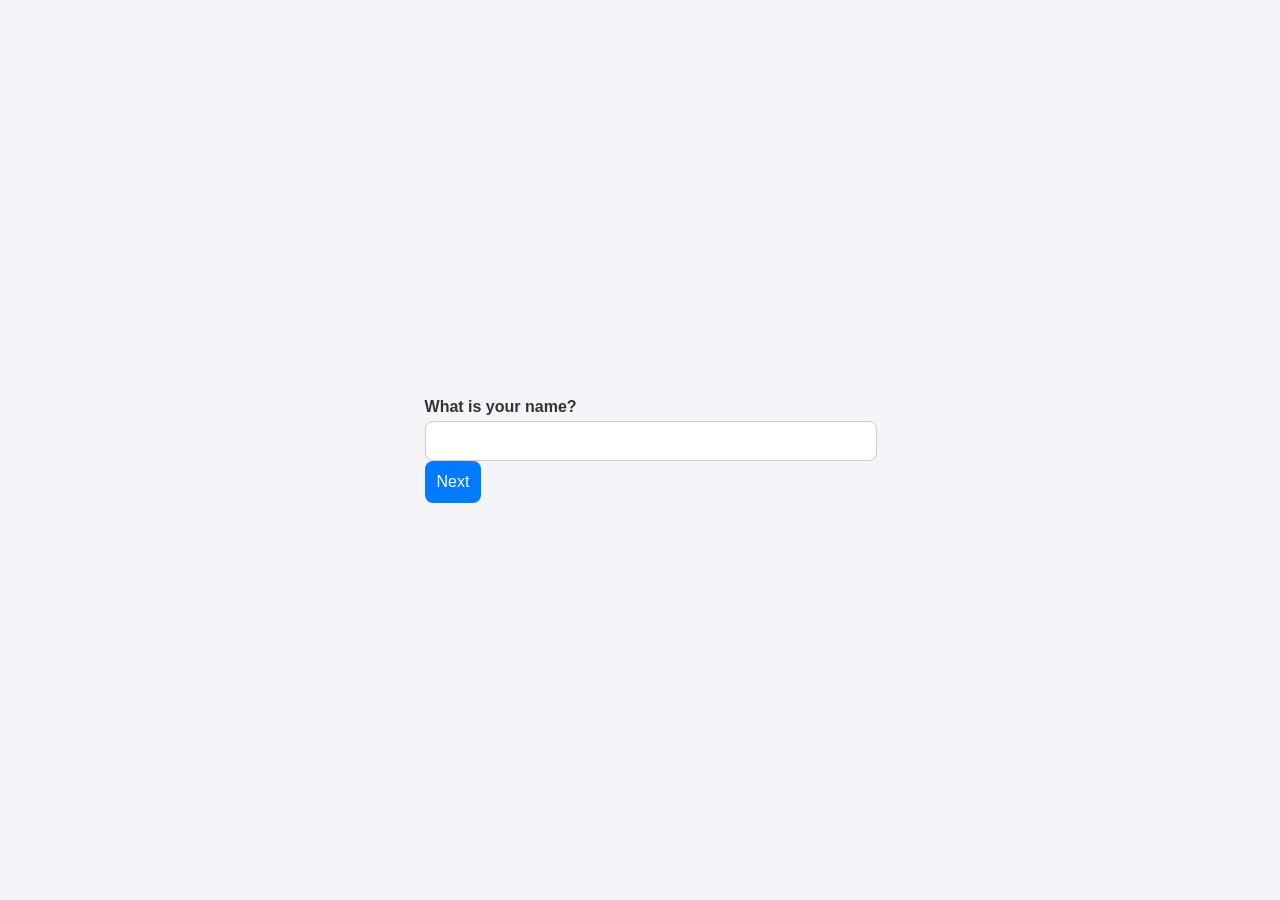
==== Spirit Animal.html @ 81b824f1 "commit" ====
<!DOCTYPE html>
<html lang="en">
<head>
    <meta charset="UTF-8">
    <meta name="viewport" content="width=device-width, initial-scale=1.0">
    <title>Spirit Animal Quiz</title>
    <link rel="stylesheet" href="Spirit_Animal.css">
</head>
<body>
    <div id="quiz-container">
        <div id="question-container"></div>
    </div>
    <script src="Spirit_Ani.js"></script>
</body>
</html>
---- Spirit_Animal.css ----
/* General Styles */
body {
    font-family: 'Poppins', sans-serif;
    background-color: #f4f4f9;
    color: #333;
    margin: 0;
    padding: 0;
    display: flex;
    justify-content: center;
    align-items: center;
    height: 100vh;
}

/* Container */
.container {
    width: 90%;
    max-width: 500px;
    background: white;
    padding: 20px;
    border-radius: 12px;
    box-shadow: 0px 4px 10px rgba(0, 0, 0, 0.1);
    text-align: center;
}

/* Form Styling */
form {
    display: flex;
    flex-direction: column;
    gap: 12px;
}

label {
    font-weight: bold;
    text-align: left;
}

input, select {
    width: 100%;
    padding: 10px;
    margin-top: 5px;
    border: 1px solid #ccc;
    border-radius: 8px;
    font-size: 16px;
}

/* Button */
button {
    background: #007bff;
    color: white;
    border: none;
    padding: 12px;
    border-radius: 8px;
    font-size: 16px;
    cursor: pointer;
    transition: 0.3s;
}

button:hover {
    background: #0056b3;
}

/* Result Styling */
#result {
    margin-top: 20px;
    padding: 15px;
    background: #eaf5ff;
    border-radius: 10px;
    display: none; /* Hide until result is generated */
}

#result h2 {
    color: #007bff;
}

#result p {
    font-size: 14px;
    margin: 8px 0;
}
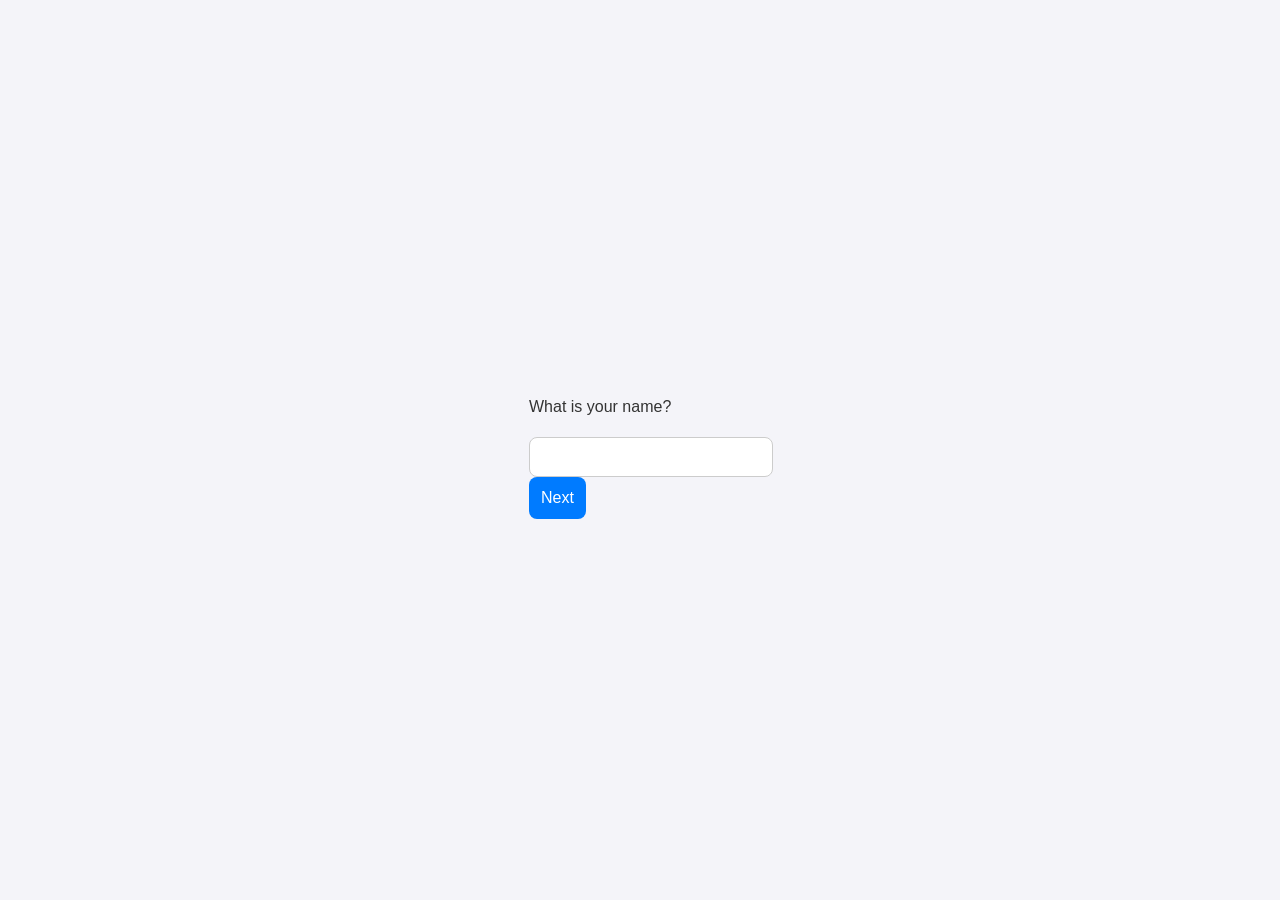
==== commit bcd5b3e6: "commit" ====
--- a/Spirit Animal.html
+++ b/Spirit Animal.html
@@ -8,7 +8,9 @@
 </head>
 <body>
     <div id="quiz-container">
-        <div id="question-container"></div>
+        <p id="question-text"></p>
+        <div id="answer-options"></div>
+        <button id="next-btn" disabled>Next</button>
     </div>
     <script src="Spirit_Ani.js"></script>
 </body>
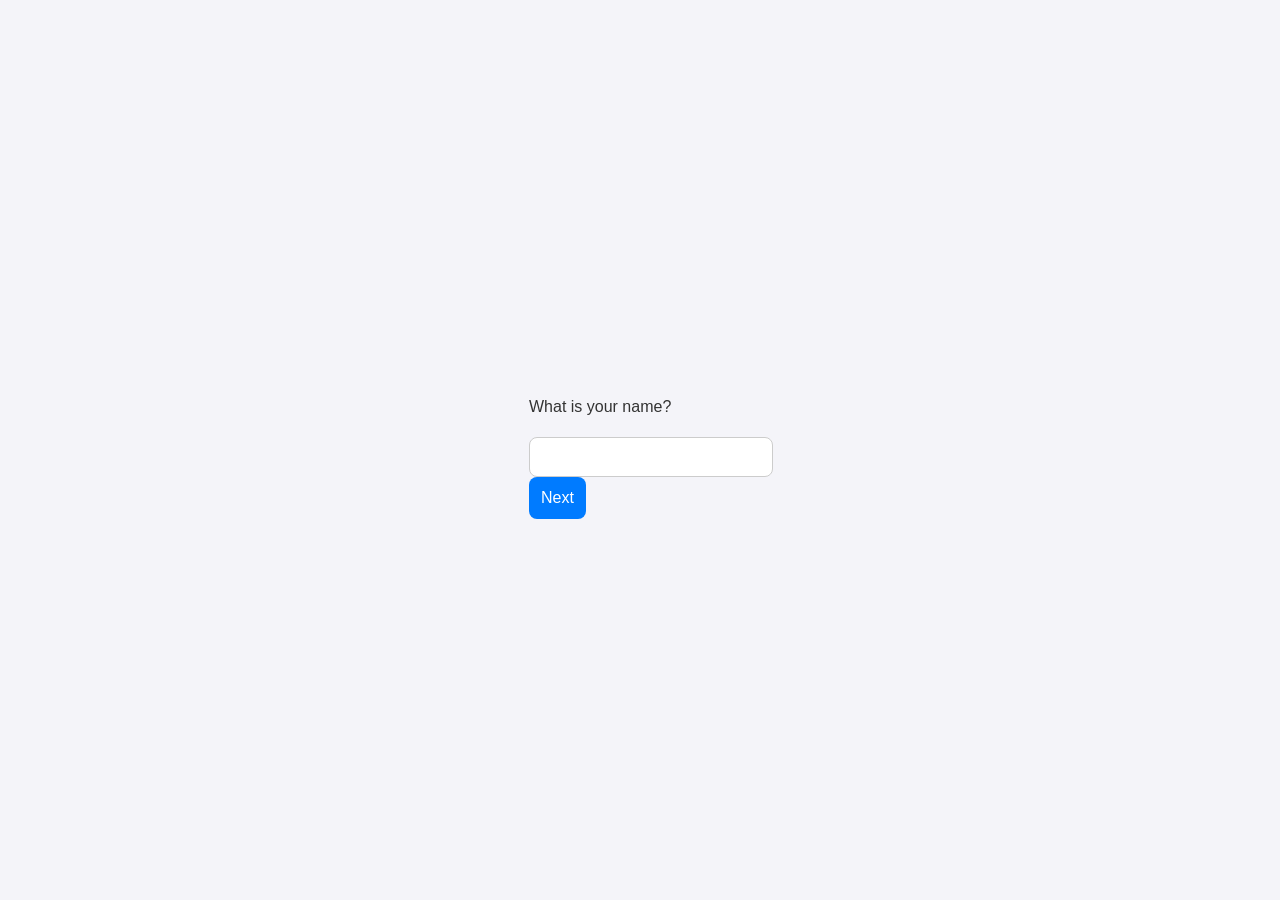
==== commit 95fbbb0d: "commit" ====
--- a/Spirit Animal.html
+++ b/Spirit Animal.html
@@ -12,6 +12,7 @@
         <div id="answer-options"></div>
         <button id="next-btn" disabled>Next</button>
     </div>
+    <div id="result-container"></div>
     <script src="Spirit_Ani.js"></script>
 </body>
 </html>
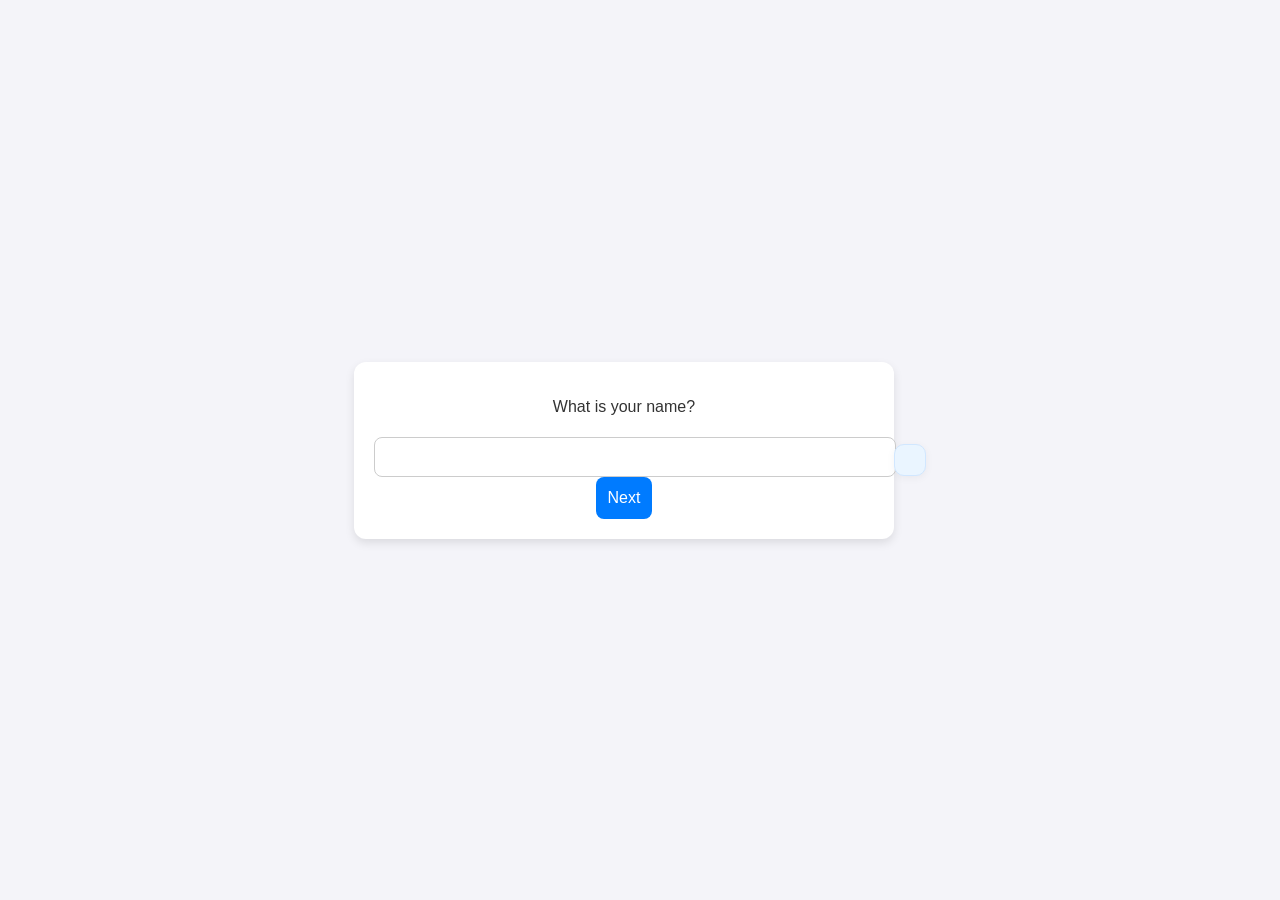
==== commit 2c9056ff: "commit" ====
--- a/Spirit Animal.html
+++ b/Spirit Animal.html
@@ -15,4 +15,4 @@
     <div id="result-container"></div>
     <script src="Spirit_Ani.js"></script>
 </body>
-</html>
+</html>
--- a/Spirit_Animal.css
+++ b/Spirit_Animal.css
@@ -12,7 +12,7 @@
 }
 
 /* Container */
-.container {
+#quiz-container {
     width: 90%;
     max-width: 500px;
     background: white;
@@ -52,7 +52,7 @@
     border-radius: 8px;
     font-size: 16px;
     cursor: pointer;
-    transition: 0.3s;
+    transition: background 0.3s;
 }
 
 button:hover {
@@ -60,19 +60,40 @@
 }
 
 /* Result Styling */
-#result {
+#result-container {
     margin-top: 20px;
     padding: 15px;
     background: #eaf5ff;
     border-radius: 10px;
-    display: none; /* Hide until result is generated */
+    border: 1px solid #d1e7ff;
+    box-shadow: 0px 2px 8px rgba(0, 0, 0, 0.05);
+    transition: opacity 0.3s ease-in-out;
+    opacity: 1;
 }
 
-#result h2 {
+#result-container h2 {
     color: #007bff;
+    font-size: 24px;
+    margin-bottom: 10px;
 }
 
-#result p {
-    font-size: 14px;
+#result-container p {
+    font-size: 16px;
+    color: #555;
+    font-style: italic;
     margin: 8px 0;
 }
+
+/* Optional: Hide the form when the result is displayed */
+#quiz-container:has(#result-container) form {
+    display: none;
+}
+
+.spirit-animal-image {
+    max-width: 200px;
+    height: auto;
+    margin: 0 auto 15px auto;
+    display: block;
+    border-radius: 8px;
+    box-shadow: 0px 2px 5px rgba(0, 0, 0, 0.1);
+}
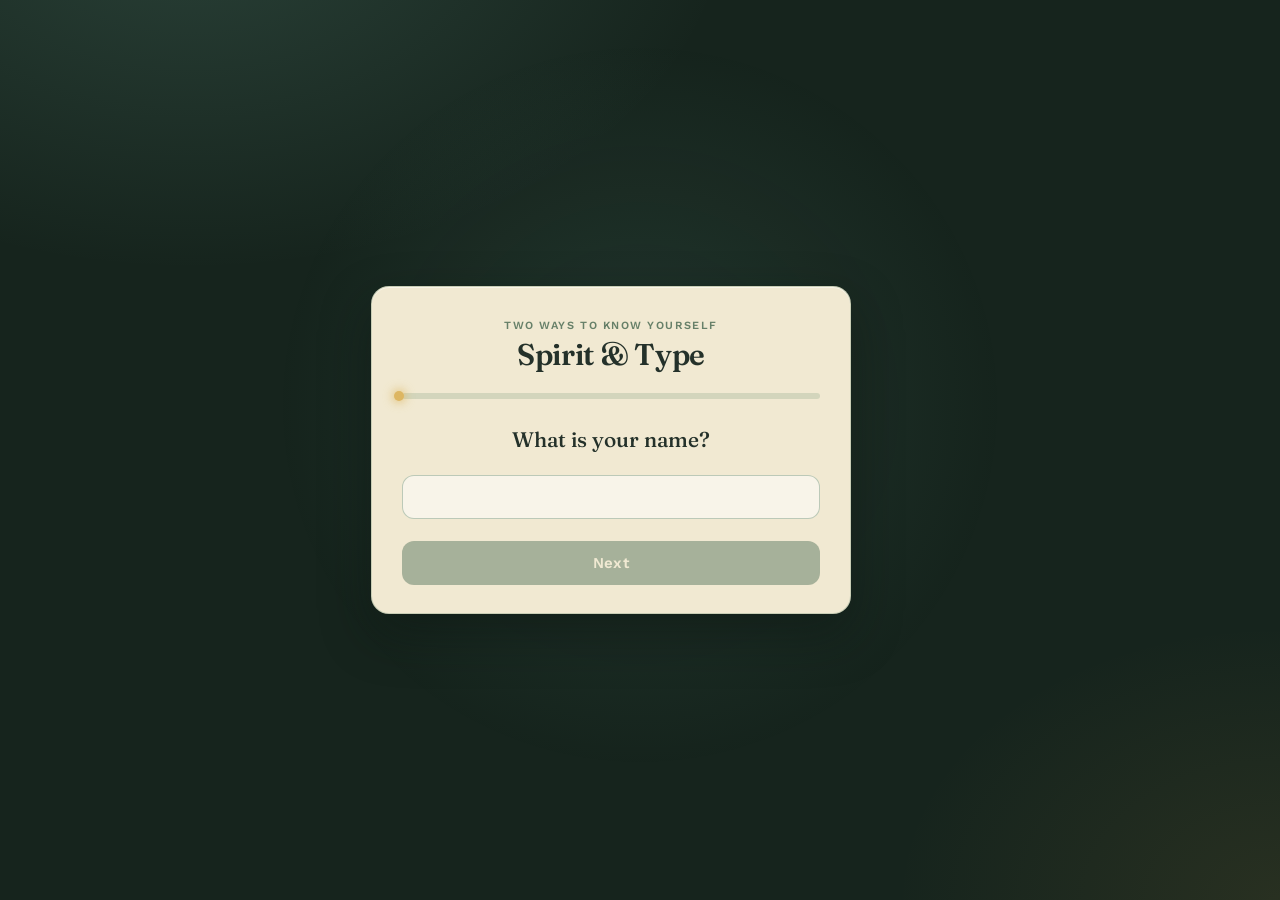
==== commit b91dde64: "commit" ====
--- a/Spirit Animal.html
+++ b/Spirit Animal.html
@@ -4,10 +4,21 @@
     <meta charset="UTF-8">
     <meta name="viewport" content="width=device-width, initial-scale=1.0">
     <title>Spirit Animal Quiz</title>
+    <link rel="preconnect" href="https://fonts.googleapis.com">
+    <link rel="preconnect" href="https://fonts.gstatic.com" crossorigin>
+    <link href="https://fonts.googleapis.com/css2?family=Fraunces:ital,opsz,wght@0,9..144,500;0,9..144,600;1,9..144,500&family=Work+Sans:wght@400;500;600;700&display=swap" rel="stylesheet">
     <link rel="stylesheet" href="Spirit_Animal.css">
 </head>
 <body>
+    <div id="page-aura"></div>
     <div id="quiz-container">
+        <div id="quiz-header">
+            <p id="quiz-eyebrow">Two ways to know yourself</p>
+            <h1 id="quiz-title">Spirit &amp; Type</h1>
+        </div>
+        <div id="progress-bar-track">
+            <div id="progress-bar-fill"></div>
+        </div>
         <p id="question-text"></p>
         <div id="answer-options"></div>
         <button id="next-btn" disabled>Next</button>
--- a/Spirit_Animal.css
+++ b/Spirit_Animal.css
@@ -1,99 +1,345 @@
+/* ============================================
+   Spirit & Type — design tokens
+   A totem-quiz aesthetic: deep forest night
+   outside the card, warm parchment within,
+   with a soft "spirit aura" as the signature
+   glow that ties the animal + type theme
+   together.
+   ============================================ */
+
+:root {
+    --night: #16241d;
+    --night-2: #1f3327;
+    --parchment: #f1e9d2;
+    --parchment-dim: #e8dfc3;
+    --ink: #24312a;
+    --ink-soft: #55614f;
+    --moss: #4c7a5c;
+    --moss-dark: #395e46;
+    --gold: #c99a44;
+    --gold-bright: #ddb662;
+    --glow: #8fd6c1;
+
+    --font-display: "Fraunces", Georgia, serif;
+    --font-body: "Work Sans", -apple-system, BlinkMacSystemFont, sans-serif;
+}
+
+* {
+    box-sizing: border-box;
+}
+
 /* General Styles */
 body {
-    font-family: 'Poppins', sans-serif;
-    background-color: #f4f4f9;
-    color: #333;
+    font-family: var(--font-body);
+    background:
+        radial-gradient(ellipse 900px 600px at 15% -10%, rgba(143, 214, 193, 0.16), transparent 60%),
+        radial-gradient(ellipse 700px 500px at 100% 100%, rgba(201, 154, 68, 0.10), transparent 55%),
+        var(--night);
+    color: var(--ink);
     margin: 0;
-    padding: 0;
+    padding: 24px;
+    min-height: 100vh;
     display: flex;
     justify-content: center;
     align-items: center;
-    height: 100vh;
+    position: relative;
+    overflow-x: hidden;
+}
+
+/* Ambient background aura — the signature element, echoed again
+   behind the revealed spirit animal at the end of the quiz */
+#page-aura {
+    position: fixed;
+    inset: 0;
+    pointer-events: none;
+    background: radial-gradient(circle 520px at 50% 45%, rgba(143, 214, 193, 0.10), transparent 70%);
+    animation: aura-breathe 8s ease-in-out infinite;
+}
+
+@keyframes aura-breathe {
+    0%, 100% { opacity: 0.6; transform: scale(1); }
+    50% { opacity: 1; transform: scale(1.06); }
 }
 
 /* Container */
 #quiz-container {
-    width: 90%;
-    max-width: 500px;
-    background: white;
-    padding: 20px;
-    border-radius: 12px;
-    box-shadow: 0px 4px 10px rgba(0, 0, 0, 0.1);
+    width: 100%;
+    max-width: 480px;
+    background: var(--parchment);
+    padding: 32px 30px 28px;
+    border-radius: 18px;
+    border: 1px solid rgba(76, 122, 92, 0.25);
+    box-shadow:
+        0 1px 0 rgba(255, 255, 255, 0.5) inset,
+        0 20px 50px rgba(10, 20, 15, 0.45),
+        0 0 0 1px rgba(0, 0, 0, 0.02);
     text-align: center;
-}
-
-/* Form Styling */
-form {
+    position: relative;
+    z-index: 1;
+}
+
+/* Header */
+#quiz-header {
+    margin-bottom: 20px;
+}
+
+#quiz-eyebrow {
+    margin: 0 0 4px;
+    font-family: var(--font-body);
+    font-size: 11px;
+    font-weight: 600;
+    letter-spacing: 0.14em;
+    text-transform: uppercase;
+    color: var(--moss-dark);
+    opacity: 0.75;
+}
+
+#quiz-title {
+    margin: 0;
+    font-family: var(--font-display);
+    font-weight: 600;
+    font-size: 30px;
+    letter-spacing: -0.01em;
+    color: var(--ink);
+}
+
+/* Progress Bar — a gold trail through moss, with a soft leading glow */
+#progress-bar-track {
+    width: 100%;
+    height: 6px;
+    background: rgba(76, 122, 92, 0.18);
+    border-radius: 999px;
+    overflow: visible;
+    margin-bottom: 26px;
+    position: relative;
+}
+
+#progress-bar-fill {
+    height: 100%;
+    width: 0%;
+    background: linear-gradient(90deg, var(--moss), var(--gold-bright));
+    border-radius: 999px;
+    transition: width 0.35s cubic-bezier(0.4, 0, 0.2, 1);
+    position: relative;
+}
+
+#progress-bar-fill::after {
+    content: "";
+    position: absolute;
+    right: -2px;
+    top: 50%;
+    width: 10px;
+    height: 10px;
+    transform: translateY(-50%);
+    background: var(--gold-bright);
+    border-radius: 50%;
+    box-shadow: 0 0 10px 2px rgba(221, 182, 98, 0.7);
+}
+
+/* Question text */
+#question-text {
+    font-family: var(--font-display);
+    font-size: 21px;
+    font-weight: 500;
+    line-height: 1.4;
+    color: var(--ink);
+    margin: 0 0 20px;
+    min-height: 1.4em;
+}
+
+/* Answer options */
+#answer-options {
     display: flex;
     flex-direction: column;
-    gap: 12px;
-}
-
-label {
-    font-weight: bold;
+    gap: 10px;
+    margin-bottom: 22px;
+}
+
+#answer-options button {
+    width: 100%;
     text-align: left;
-}
-
-input, select {
-    width: 100%;
-    padding: 10px;
-    margin-top: 5px;
-    border: 1px solid #ccc;
-    border-radius: 8px;
-    font-size: 16px;
-}
-
-/* Button */
-button {
-    background: #007bff;
-    color: white;
+    background: rgba(255, 255, 255, 0.35);
+    color: var(--ink);
+    border: 1.5px solid rgba(76, 122, 92, 0.35);
+    padding: 13px 16px;
+    border-radius: 12px;
+    font-family: var(--font-body);
+    font-size: 15px;
+    font-weight: 500;
+    line-height: 1.35;
+    cursor: pointer;
+    transition: border-color 0.2s ease, background 0.2s ease, transform 0.15s ease;
+}
+
+#answer-options button:hover {
+    border-color: var(--moss);
+    background: rgba(76, 122, 92, 0.10);
+}
+
+#answer-options button:active {
+    transform: scale(0.98);
+    background: var(--moss);
+    border-color: var(--moss);
+    color: var(--parchment);
+}
+
+#answer-options button:focus-visible {
+    outline: 2px solid var(--gold);
+    outline-offset: 2px;
+}
+
+/* Text / date inputs */
+#answer-options input {
+    width: 100%;
+    padding: 12px 14px;
+    border: 1.5px solid rgba(76, 122, 92, 0.35);
+    border-radius: 12px;
+    background: rgba(255, 255, 255, 0.5);
+    font-family: var(--font-body);
+    font-size: 15px;
+    color: var(--ink);
+}
+
+#answer-options input:focus-visible {
+    outline: 2px solid var(--gold);
+    outline-offset: 2px;
+    border-color: var(--moss);
+}
+
+/* Next button */
+#next-btn {
+    background: var(--moss-dark);
+    color: var(--parchment);
     border: none;
-    padding: 12px;
-    border-radius: 8px;
-    font-size: 16px;
+    padding: 13px;
+    width: 100%;
+    border-radius: 12px;
+    font-family: var(--font-body);
+    font-size: 15px;
+    font-weight: 600;
+    letter-spacing: 0.01em;
     cursor: pointer;
-    transition: background 0.3s;
-}
-
-button:hover {
-    background: #0056b3;
+    transition: background 0.2s ease, transform 0.15s ease, opacity 0.2s ease;
+}
+
+#next-btn:hover:not(:disabled) {
+    background: var(--moss);
+}
+
+#next-btn:active:not(:disabled) {
+    transform: scale(0.98);
+}
+
+#next-btn:disabled {
+    opacity: 0.4;
+    cursor: not-allowed;
+}
+
+#next-btn:focus-visible {
+    outline: 2px solid var(--gold);
+    outline-offset: 2px;
 }
 
 /* Result Styling */
 #result-container {
     margin-top: 20px;
-    padding: 15px;
-    background: #eaf5ff;
-    border-radius: 10px;
-    border: 1px solid #d1e7ff;
-    box-shadow: 0px 2px 8px rgba(0, 0, 0, 0.05);
-    transition: opacity 0.3s ease-in-out;
-    opacity: 1;
+    padding: 34px 28px;
+    background: var(--parchment);
+    border-radius: 18px;
+    border: 1px solid rgba(76, 122, 92, 0.25);
+    box-shadow:
+        0 1px 0 rgba(255, 255, 255, 0.5) inset,
+        0 20px 50px rgba(10, 20, 15, 0.45);
+    text-align: center;
+    position: relative;
+    z-index: 1;
+    opacity: 0;
+}
+
+#result-container.fade-in {
+    animation: result-reveal 0.6s cubic-bezier(0.16, 1, 0.3, 1) forwards;
+}
+
+@keyframes result-reveal {
+    from { opacity: 0; transform: translateY(10px) scale(0.98); }
+    to { opacity: 1; transform: translateY(0) scale(1); }
 }
 
 #result-container h2 {
-    color: #007bff;
-    font-size: 24px;
-    margin-bottom: 10px;
+    font-family: var(--font-display);
+    color: var(--ink);
+    font-size: 26px;
+    font-weight: 600;
+    margin: 4px 0 10px;
 }
 
 #result-container p {
+    font-family: var(--font-display);
     font-size: 16px;
-    color: #555;
+    color: var(--ink-soft);
     font-style: italic;
+    line-height: 1.5;
     margin: 8px 0;
 }
 
-/* Optional: Hide the form when the result is displayed */
-#quiz-container:has(#result-container) form {
-    display: none;
-}
-
+/* MBTI badge — styled like a small wax seal */
+#result-container .mbti-badge {
+    display: inline-block;
+    margin: 2px 0 12px;
+    padding: 5px 16px;
+    background: linear-gradient(135deg, var(--gold-bright), var(--gold));
+    color: #2b1f0d;
+    border-radius: 999px;
+    font-family: var(--font-body);
+    font-size: 13px;
+    font-weight: 700;
+    font-style: normal;
+    letter-spacing: 0.08em;
+    box-shadow: 0 4px 14px rgba(201, 154, 68, 0.45);
+}
+
+/* Spirit animal image — glows with the same aura as the page background */
 .spirit-animal-image {
-    max-width: 200px;
+    max-width: 190px;
     height: auto;
-    margin: 0 auto 15px auto;
+    margin: 0 auto 18px auto;
     display: block;
-    border-radius: 8px;
-    box-shadow: 0px 2px 5px rgba(0, 0, 0, 0.1);
+    border-radius: 12px;
+    box-shadow:
+        0 0 0 4px rgba(255, 255, 255, 0.5),
+        0 0 40px 6px rgba(143, 214, 193, 0.45),
+        0 10px 30px rgba(10, 20, 15, 0.35);
+}
+
+/* Reduced motion */
+@media (prefers-reduced-motion: reduce) {
+    #page-aura {
+        animation: none;
+    }
+    #result-container.fade-in {
+        animation: none;
+        opacity: 1;
+    }
+    #answer-options button,
+    #next-btn {
+        transition: none;
+    }
+}
+
+/* Mobile */
+@media (max-width: 480px) {
+    body {
+        padding: 16px;
+    }
+    #quiz-container,
+    #result-container {
+        padding: 24px 20px;
+        border-radius: 14px;
+    }
+    #quiz-title {
+        font-size: 25px;
+    }
+    #question-text {
+        font-size: 19px;
+    }
 }
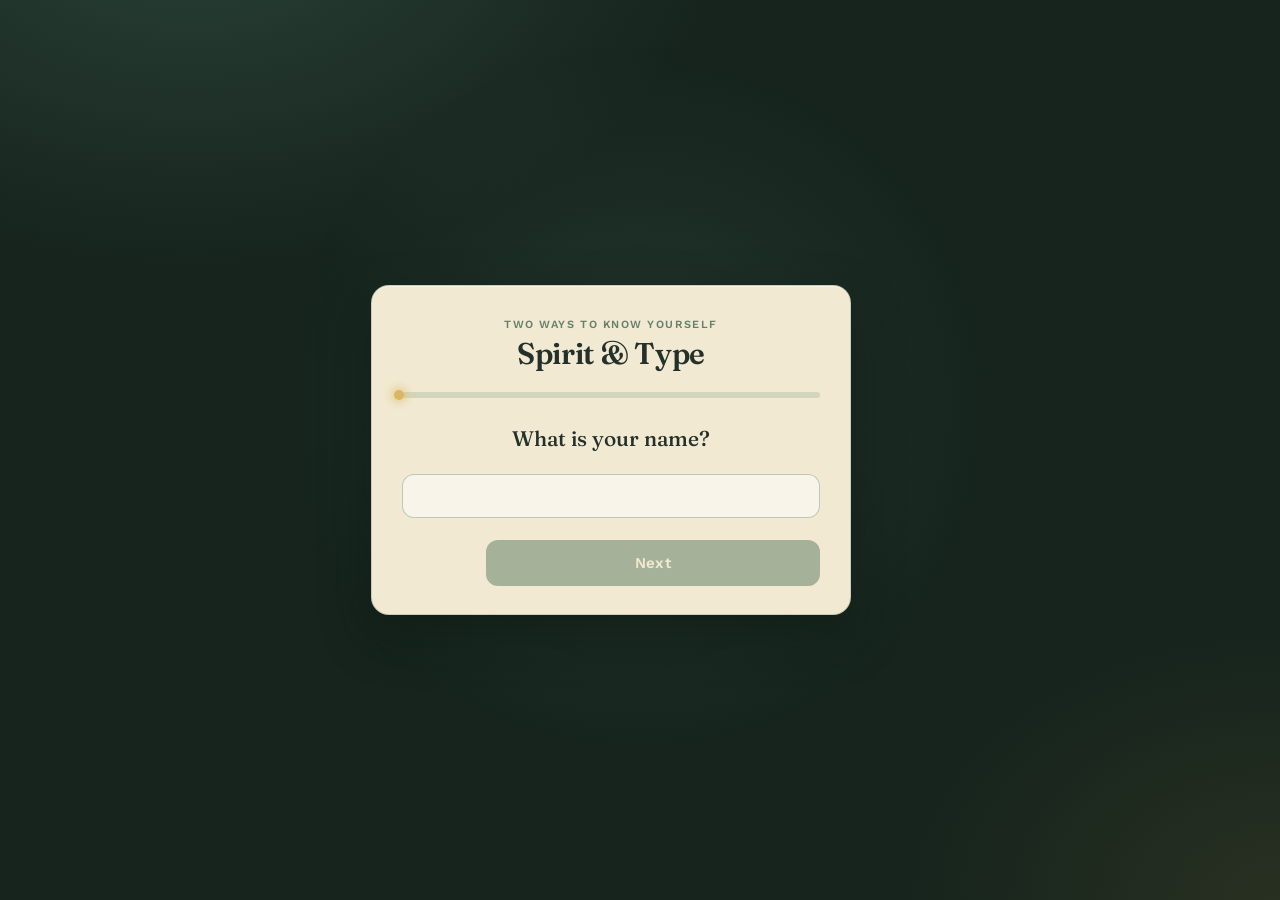
==== commit 56af2a37: "commit" ====
--- a/Spirit Animal.html
+++ b/Spirit Animal.html
@@ -19,9 +19,14 @@
         <div id="progress-bar-track">
             <div id="progress-bar-fill"></div>
         </div>
-        <p id="question-text"></p>
-        <div id="answer-options"></div>
-        <button id="next-btn" disabled>Next</button>
+        <div id="question-panel">
+            <p id="question-text"></p>
+            <div id="answer-options"></div>
+            <div id="quiz-nav">
+                <button id="back-btn" type="button">Back</button>
+                <button id="next-btn" type="button" disabled>Next</button>
+            </div>
+        </div>
     </div>
     <div id="result-container"></div>
     <script src="Spirit_Ani.js"></script>
--- a/Spirit_Animal.css
+++ b/Spirit_Animal.css
@@ -136,6 +136,18 @@
     box-shadow: 0 0 10px 2px rgba(221, 182, 98, 0.7);
 }
 
+/* Question panel — replays a subtle entrance every time a new
+   question loads, so moving between questions (and back again)
+   has motion instead of an abrupt swap. */
+#question-panel.panel-enter {
+    animation: panel-in 0.32s cubic-bezier(0.16, 1, 0.3, 1);
+}
+
+@keyframes panel-in {
+    from { opacity: 0; transform: translateY(6px); }
+    to { opacity: 1; transform: translateY(0); }
+}
+
 /* Question text */
 #question-text {
     font-family: var(--font-display);
@@ -178,14 +190,34 @@
 
 #answer-options button:active {
     transform: scale(0.98);
-    background: var(--moss);
-    border-color: var(--moss);
-    color: var(--parchment);
 }
 
 #answer-options button:focus-visible {
     outline: 2px solid var(--gold);
     outline-offset: 2px;
+}
+
+/* Persistent selected state — this is the actual "chosen" feedback,
+   not the transient :active tap state, so it survives on mobile
+   instead of looking stuck. */
+#answer-options button.selected {
+    background: var(--moss-dark);
+    border-color: var(--moss-dark);
+    color: var(--parchment);
+    animation: option-pop 0.28s cubic-bezier(0.34, 1.56, 0.64, 1);
+}
+
+#answer-options button.selected::after {
+    content: "✓";
+    float: right;
+    font-weight: 700;
+    color: var(--gold-bright);
+}
+
+@keyframes option-pop {
+    0% { transform: scale(1); }
+    45% { transform: scale(1.03); }
+    100% { transform: scale(1); }
 }
 
 /* Text / date inputs */
@@ -206,13 +238,51 @@
     border-color: var(--moss);
 }
 
+/* Nav row: Back + Next */
+#quiz-nav {
+    display: flex;
+    gap: 10px;
+}
+
+#back-btn {
+    flex: 0 0 auto;
+    background: transparent;
+    color: var(--ink-soft);
+    border: 1.5px solid rgba(76, 122, 92, 0.3);
+    padding: 13px 18px;
+    border-radius: 12px;
+    font-family: var(--font-body);
+    font-size: 15px;
+    font-weight: 600;
+    cursor: pointer;
+    transition: background 0.2s ease, opacity 0.2s ease, transform 0.15s ease;
+}
+
+#back-btn:hover:not(:disabled) {
+    background: rgba(76, 122, 92, 0.10);
+}
+
+#back-btn:active:not(:disabled) {
+    transform: scale(0.97);
+}
+
+#back-btn:disabled {
+    opacity: 0;
+    pointer-events: none;
+}
+
+#back-btn:focus-visible {
+    outline: 2px solid var(--gold);
+    outline-offset: 2px;
+}
+
 /* Next button */
 #next-btn {
     background: var(--moss-dark);
     color: var(--parchment);
     border: none;
     padding: 13px;
-    width: 100%;
+    flex: 1 1 auto;
     border-radius: 12px;
     font-family: var(--font-body);
     font-size: 15px;
@@ -282,6 +352,18 @@
     margin: 8px 0;
 }
 
+.mbti-disclaimer {
+    font-family: var(--font-body) !important;
+    font-style: normal !important;
+    font-size: 12px !important;
+    color: var(--ink-soft);
+    opacity: 0.7;
+    line-height: 1.5;
+    margin-top: 16px !important;
+    padding-top: 14px;
+    border-top: 1px solid rgba(76, 122, 92, 0.2);
+}
+
 /* MBTI badge — styled like a small wax seal */
 #result-container .mbti-badge {
     display: inline-block;
@@ -320,7 +402,14 @@
         animation: none;
         opacity: 1;
     }
+    #question-panel.panel-enter {
+        animation: none;
+    }
+    #answer-options button.selected {
+        animation: none;
+    }
     #answer-options button,
+    #back-btn,
     #next-btn {
         transition: none;
     }
